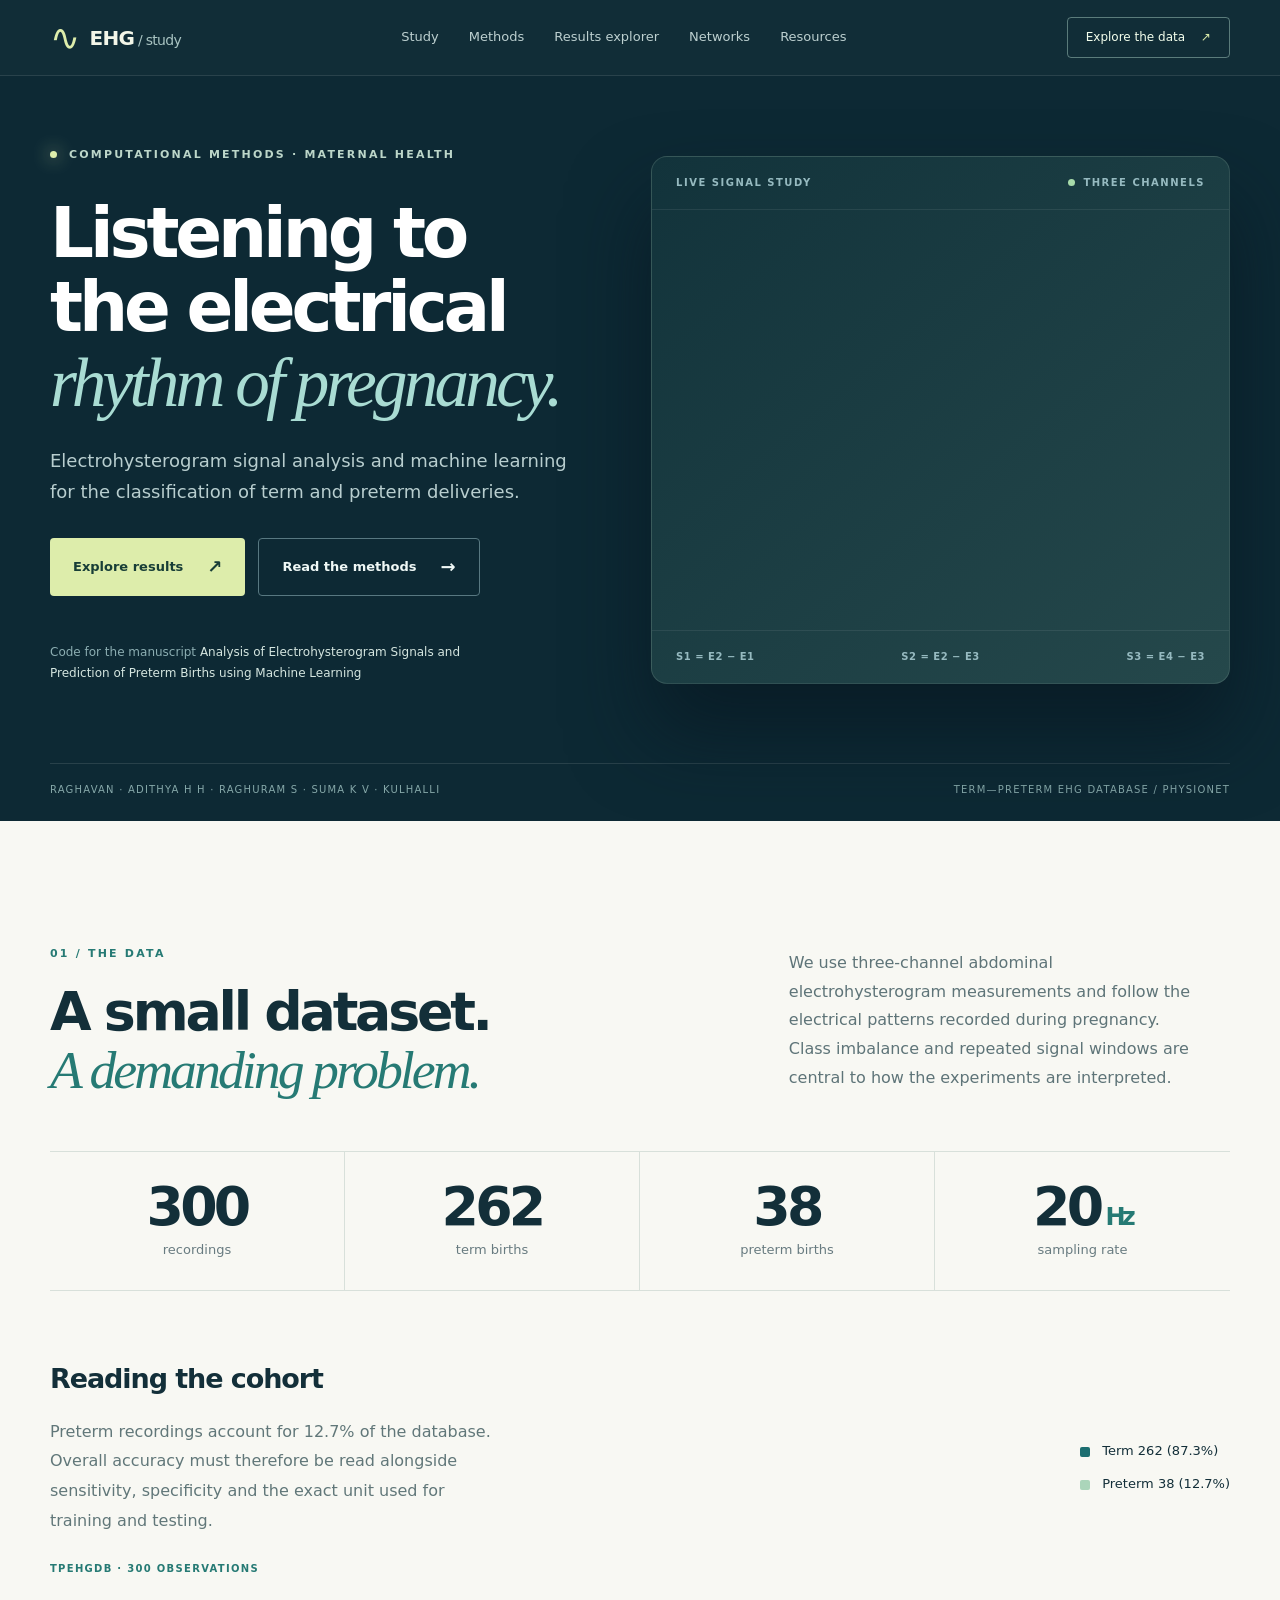
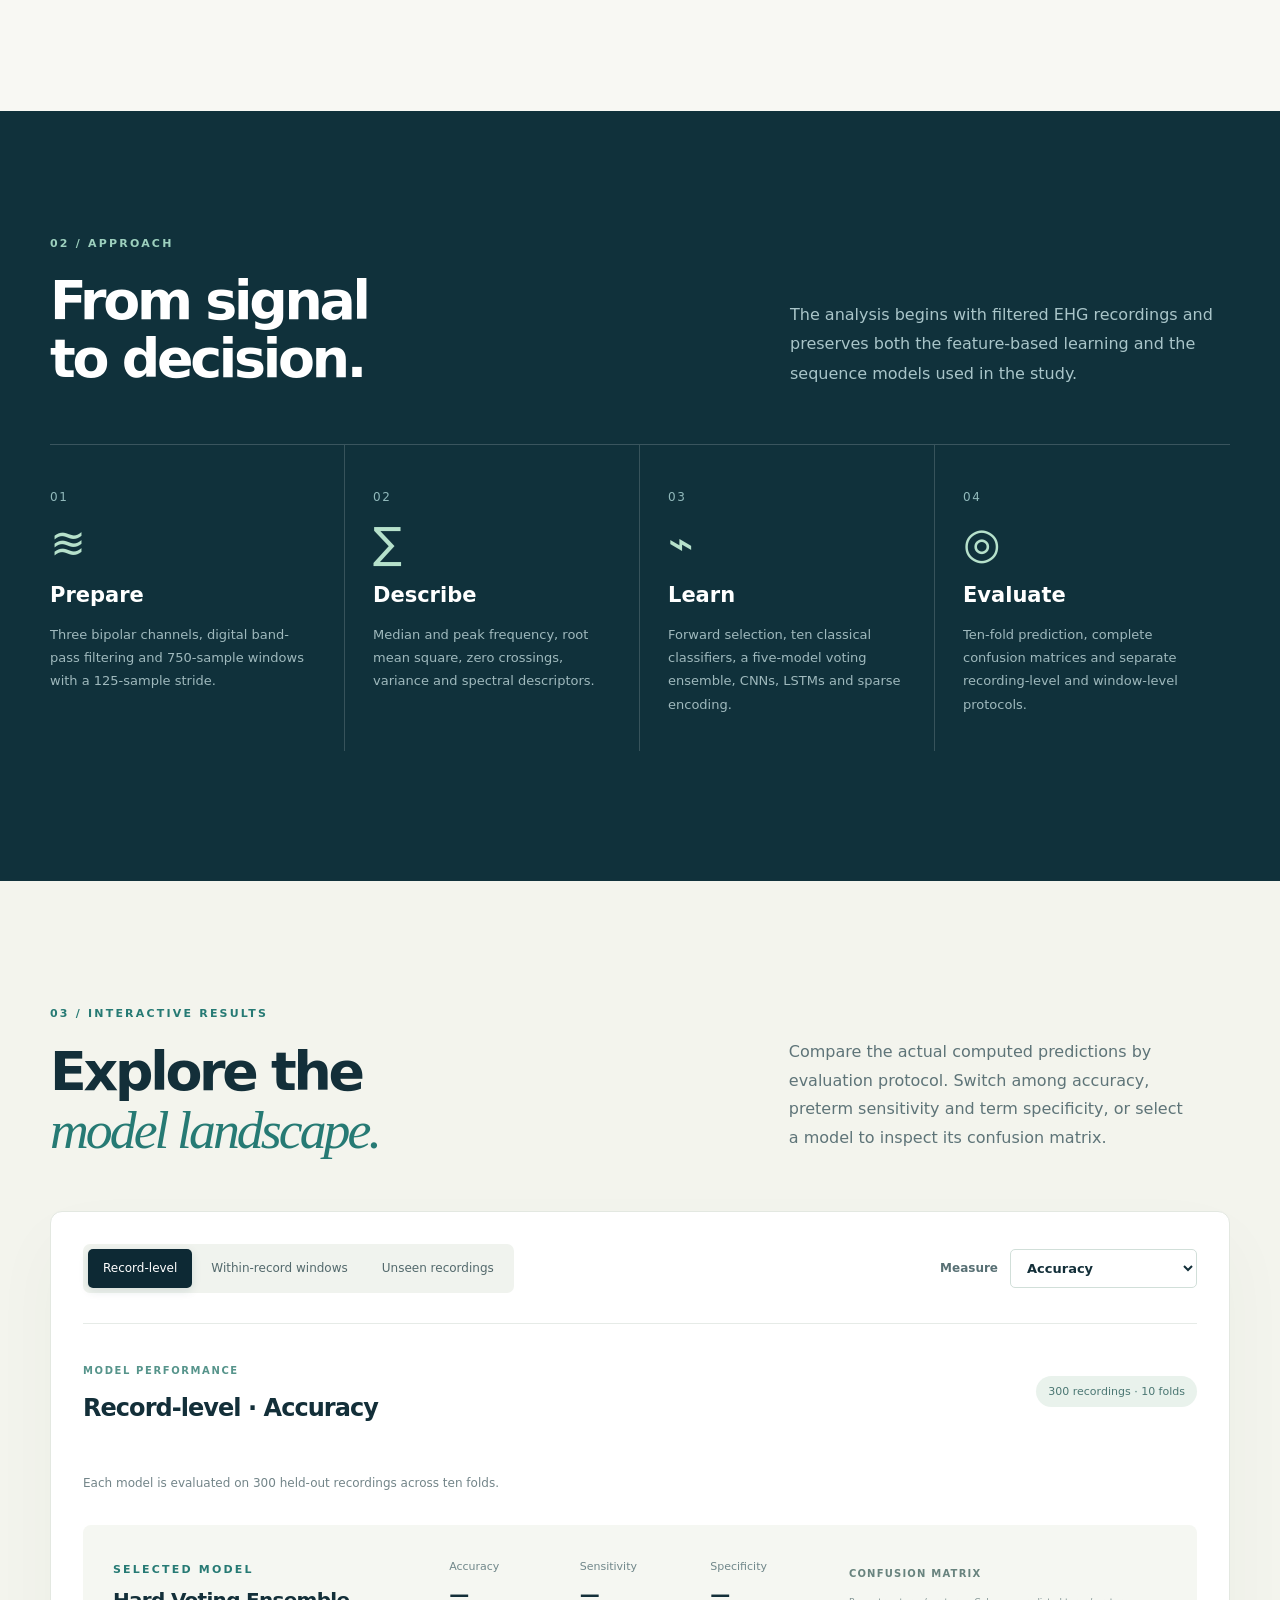
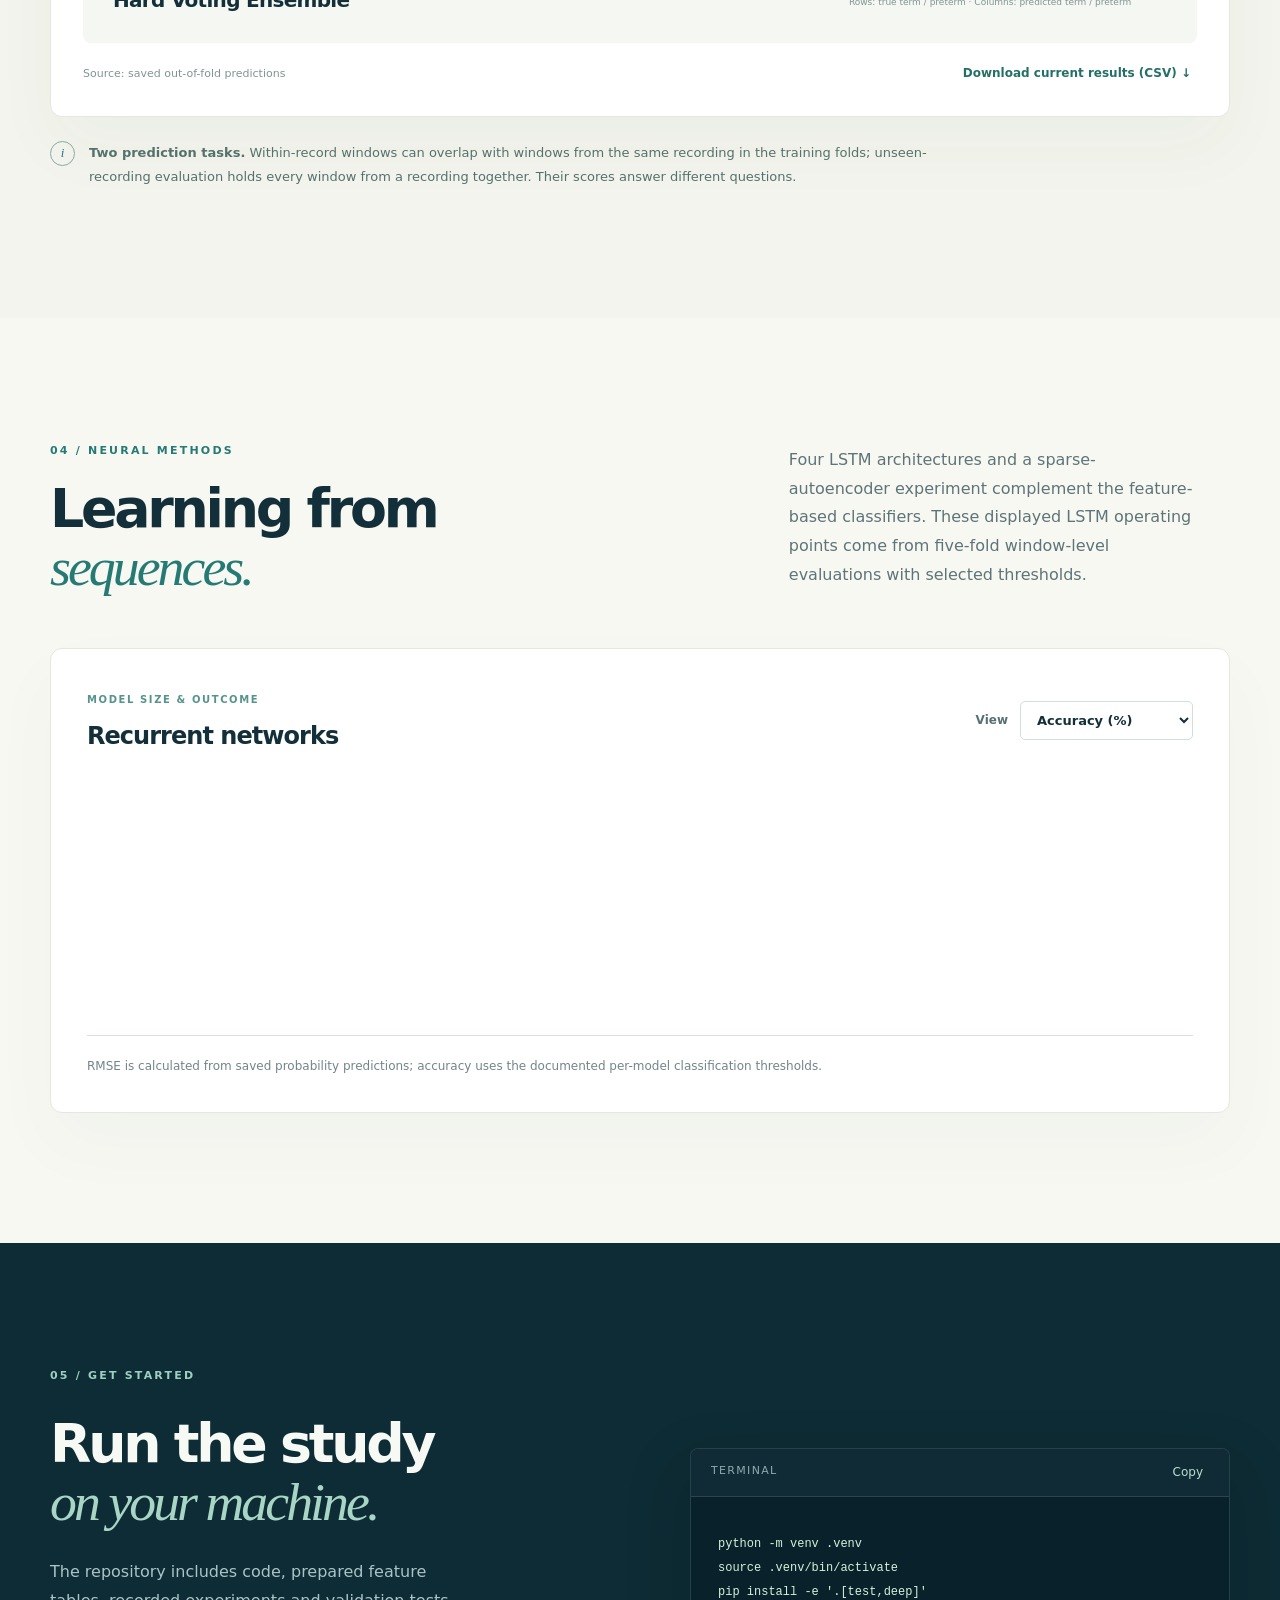
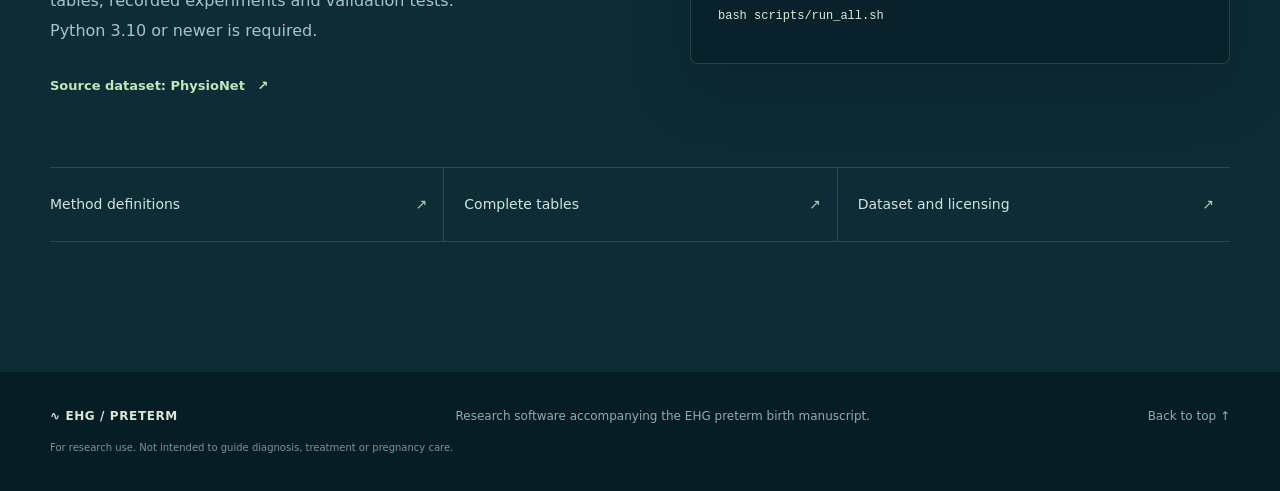
==== docs/site.template.html @ 2093067f "update and clean code for release" ====
<!doctype html>
<html lang="en">
<head>
  <meta charset="utf-8" />
  <meta name="viewport" content="width=device-width,initial-scale=1" />
  <meta name="theme-color" content="#0d2934" />
  <meta name="description" content="Methods, signal examples, and interactive results for electrohysterogram-based term and preterm birth classification." />
  <title>EHG / Preterm Birth — Paper & Code</title>
  <link rel="stylesheet" href="assets/site.css" />
</head>
<body>
 <div class="progress" id="scroll-progress" aria-hidden="true"></div>
 <header class="header" id="top">
  <div class="layout nav-inner"><a class="mark" href="#top" aria-label="EHG study home"><span class="mark-icon">∿</span><span>EHG<span class="muted-mark"> / study</span></span></a>
   <nav aria-label="Main navigation"><a href="#about">Study</a><a href="#method">Methods</a><a href="#explorer">Results explorer</a><a href="#neural">Networks</a><a href="#resources">Resources</a></nav>
   <a class="nav-cta" href="#explorer">Explore the data <span aria-hidden="true">↗</span></a>
  </div>
 </header>
 <main>
 <section class="hero">
  <div class="layout hero-grid">
   <div class="hero-copy">
     <span class="kicker"><span class="dot"></span> COMPUTATIONAL METHODS · MATERNAL HEALTH</span>
     <h1>Listening to the electrical <em>rhythm of pregnancy.</em></h1>
     <p>Electrohysterogram signal analysis and machine learning for the classification of term and preterm deliveries.</p>
     <div class="hero-ctas"><a class="btn btn-primary" href="#explorer">Explore results <span>↗</span></a><a class="btn btn-outline" href="#method">Read the methods <span>→</span></a></div>
     <p class="hero-credit">Code for the manuscript <strong>Analysis of Electrohysterogram Signals and Prediction of Preterm Births using Machine Learning</strong></p>
   </div>
   <div class="hero-art" aria-label="Three-channel EHG waveform"><div class="art-top"><span>LIVE SIGNAL STUDY</span><span class="art-live"><i></i> THREE CHANNELS</span></div><canvas id="hero-canvas" width="700" height="450" role="img" aria-label="Electrohysterogram waveform visualization"></canvas><div class="art-bottom"><span>S1 = E2 − E1</span><span>S2 = E2 − E3</span><span>S3 = E4 − E3</span></div></div>
  </div>
  <div class="layout hero-bottom"><span>RAGHAVAN · ADITHYA H H · RAGHURAM S · SUMA K V · KULHALLI</span><span>TERM—PRETERM EHG DATABASE / PHYSIONET</span></div>
 </section>
 <section class="section light" id="about">
  <div class="layout">
   <div class="section-heading"><div><span class="eyebrow">01 / THE DATA</span><h2>A small dataset.<br/><em>A demanding problem.</em></h2></div><p>We use three-channel abdominal electrohysterogram measurements and follow the electrical patterns recorded during pregnancy. Class imbalance and repeated signal windows are central to how the experiments are interpreted.</p></div>
   <div class="stats"><div><strong>300</strong><span>recordings</span></div><div><strong>262</strong><span>term births</span></div><div><strong>38</strong><span>preterm births</span></div><div><strong>20<span class="unit">Hz</span></strong><span>sampling rate</span></div></div>
   <div class="data-row"><div class="data-copy"><h3>Reading the cohort</h3><p>Preterm recordings account for 12.7% of the database. Overall accuracy must therefore be read alongside sensitivity, specificity and the exact unit used for training and testing.</p><span class="caption-tag">TPEHGDB · 300 OBSERVATIONS</span></div><div class="donut-wrap"><svg id="cohort-ring" viewBox="0 0 250 250" role="img" aria-label="Proportion of term and preterm recordings"></svg><div class="cohort-legend"><span><i class="legend-square term"></i>Term 262 (87.3%)</span><span><i class="legend-square preterm"></i>Preterm 38 (12.7%)</span></div></div></div>
  </div>
 </section>
 <section class="section dark" id="method">
  <div class="layout"><span class="eyebrow light-label">02 / APPROACH</span><div class="method-head"><h2>From signal<br/>to decision.</h2><p>The analysis begins with filtered EHG recordings and preserves both the feature-based learning and the sequence models used in the study.</p></div>
  <div class="steps">
   <article><span class="step-no">01</span><div class="step-icon">≋</div><h3>Prepare</h3><p>Three bipolar channels, digital band-pass filtering and 750-sample windows with a 125-sample stride.</p></article>
   <article><span class="step-no">02</span><div class="step-icon">∑</div><h3>Describe</h3><p>Median and peak frequency, root mean square, zero crossings, variance and spectral descriptors.</p></article>
   <article><span class="step-no">03</span><div class="step-icon">⌁</div><h3>Learn</h3><p>Forward selection, ten classical classifiers, a five-model voting ensemble, CNNs, LSTMs and sparse encoding.</p></article>
   <article><span class="step-no">04</span><div class="step-icon">◎</div><h3>Evaluate</h3><p>Ten-fold prediction, complete confusion matrices and separate recording-level and window-level protocols.</p></article>
  </div></div>
 </section>
 <section class="section paper explorer" id="explorer">
  <div class="layout">
   <div class="section-heading"><div><span class="eyebrow">03 / INTERACTIVE RESULTS</span><h2>Explore the<br/><em>model landscape.</em></h2></div><p>Compare the actual computed predictions by evaluation protocol. Switch among accuracy, preterm sensitivity and term specificity, or select a model to inspect its confusion matrix.</p></div>
   <div class="explorer-card">
     <div class="explorer-toolbar"><div class="segmented" role="group" aria-label="Evaluation protocol"><button class="active" type="button" data-protocol="record_models" aria-pressed="true">Record-level</button><button type="button" data-protocol="window_models" aria-pressed="false">Within-record windows</button><button type="button" data-protocol="unseen_window_models" aria-pressed="false">Unseen recordings</button></div><label class="metric-label">Measure <select id="metric"><option value="accuracy">Accuracy</option><option value="sensitivity">Preterm sensitivity</option><option value="specificity">Term specificity</option></select></label></div>
     <div class="chart-top"><div><span class="chart-kicker">MODEL PERFORMANCE</span><h3 id="plot-title">Record-level · Accuracy</h3></div><span class="context-badge" id="plot-context">300 recordings · 10 folds</span></div>
     <div class="model-chart" id="model-chart" role="group" aria-label="Interactive model comparison chart"></div>
     <p class="chart-caption" id="chart-caption">Each model is evaluated on 300 held-out recordings across ten folds.</p>
     <div class="selected-model"><div class="selected-title"><span class="eyebrow">SELECTED MODEL</span><h4 id="selected-name">Hard Voting Ensemble</h4></div><div class="selected-scores"><div><span>Accuracy</span><strong id="selected-accuracy">—</strong></div><div><span>Sensitivity</span><strong id="selected-sensitivity">—</strong></div><div><span>Specificity</span><strong id="selected-specificity">—</strong></div></div><div class="confusion"><span class="matrix-title">CONFUSION MATRIX</span><div class="matrix" id="matrix"></div><span class="matrix-caption">Rows: true term / preterm · Columns: predicted term / preterm</span></div></div>
     <div class="download-row"><span>Source: saved out-of-fold predictions</span><button id="export-data" type="button">Download current results (CSV) <span aria-hidden="true">↓</span></button></div>
   </div>
   <div class="protocol-note"><span class="note-sign">i</span><p><strong>Two prediction tasks.</strong> Within-record windows can overlap with windows from the same recording in the training folds; unseen-recording evaluation holds every window from a recording together. Their scores answer different questions.</p></div>
  </div>
 </section>
 <section class="section light neural" id="neural"><div class="layout"><div class="section-heading"><div><span class="eyebrow">04 / NEURAL METHODS</span><h2>Learning from<br/><em>sequences.</em></h2></div><p>Four LSTM architectures and a sparse-autoencoder experiment complement the feature-based classifiers. These displayed LSTM operating points come from five-fold window-level evaluations with selected thresholds.</p></div>
  <div class="neural-card"><div class="neural-top"><div><span class="chart-kicker">MODEL SIZE & OUTCOME</span><h3>Recurrent networks</h3></div><label class="metric-label">View <select id="neural-metric"><option value="accuracy">Accuracy (%)</option><option value="rmse">Probability RMSE</option></select></label></div><div class="neural-bars" id="neural-chart"></div><p class="chart-caption">RMSE is calculated from saved probability predictions; accuracy uses the documented per-model classification thresholds.</p></div>
  </div></section>
 <section class="section resources" id="resources"><div class="layout"><span class="eyebrow light-label">05 / GET STARTED</span><div class="resource-grid"><div><h2>Run the study<br/><em>on your machine.</em></h2><p>The repository includes code, prepared feature tables, recorded experiments and validation tests. Python 3.10 or newer is required.</p><a class="text-link" href="https://physionet.org/content/tpehgdb/1.0.1/" target="_blank" rel="noreferrer">Source dataset: PhysioNet <span>↗</span></a></div><div class="code-card"><div class="code-top"><span>TERMINAL</span><button id="copy-commands" type="button" aria-label="Copy setup commands">Copy</button></div><pre id="setup-commands">python -m venv .venv
source .venv/bin/activate
pip install -e '.[test,deep]'
bash scripts/run_all.sh</pre></div></div><div class="resource-links"><a href="METHODS.md">Method definitions <span>↗</span></a><a href="RESULTS.md">Complete tables <span>↗</span></a><a href="DATA.md">Dataset and licensing <span>↗</span></a></div></div></section>
 </main>
 <footer><div class="layout footer-inner"><span class="footer-mark">∿ EHG / PRETERM</span><span>Research software accompanying the EHG preterm birth manuscript.</span><a href="#top">Back to top ↑</a></div><div class="layout footnote">For research use. Not intended to guide diagnosis, treatment or pregnancy care.</div></footer>
 <script type="application/json" id="research-data">__EMBEDDED_DATA__</script>
 <script defer src="assets/site.js"></script>
</body>
</html>
---- docs/assets/site.css ----
:root{--night:#0d2934;--night2:#143741;--ink:#132f39;--text:#344e56;--sea:#267a74;--mint:#a4ddd0;--lime:#ddedab;--cream:#f8f8f3;--paper:#f3f4ed;--border:#d8e0da;--muted:#6c8288;--font:ui-sans-serif,system-ui,-apple-system,BlinkMacSystemFont,"Segoe UI",sans-serif}*{box-sizing:border-box}html{scroll-behavior:smooth;scroll-padding-top:85px}body{margin:0;font:16px/1.6 var(--font);color:var(--ink);background:var(--cream);-webkit-font-smoothing:antialiased}a{color:inherit;text-decoration:none}button,select{font:inherit}button{cursor:pointer}.layout{width:min(1180px,calc(100% - 68px));margin:auto}.progress{position:fixed;top:0;left:0;height:3px;z-index:99;background:#acdcbf;width:0;pointer-events:none}.header{height:76px;position:sticky;top:0;z-index:50;background:rgba(13,41,52,.98);border-bottom:1px solid #ffffff1a;backdrop-filter:blur(15px)}.nav-inner{height:100%;display:flex;align-items:center;justify-content:space-between;gap:28px}.mark{font-size:20px;font-weight:760;letter-spacing:-.7px;color:#f3f6e8;display:flex;gap:10px;align-items:center;white-space:nowrap}.mark-icon{color:var(--lime);font-size:36px;font-weight:400;line-height:1}.muted-mark{font-size:14px;font-weight:500;color:#a9c4c2}.header nav{display:flex;gap:30px}.header nav a{font-size:13px;color:#bdd0d0;transition:color .2s}.header nav a:hover{color:#fff}.nav-cta{border:1px solid #a3c9bd80;color:#f4ffed;padding:10px 18px;border-radius:4px;font-size:12px;white-space:nowrap}.nav-cta span{margin-left:12px;color:var(--lime)}.hero{background:var(--night);color:white;overflow:hidden}.hero-grid{min-height:660px;display:grid;grid-template-columns:1fr 1.06fr;align-items:center;gap:55px;padding-top:70px;padding-bottom:80px}.hero-copy{max-width:570px}.kicker,.eyebrow{font-size:11px;letter-spacing:.2em;font-weight:750;color:var(--sea);text-transform:uppercase}.kicker{color:#bcd6c9;display:flex;gap:12px;align-items:center}.dot{width:7px;height:7px;background:var(--lime);border-radius:50%;box-shadow:0 0 18px var(--lime)}h1,h2,h3,h4,p{margin:0}h1,h2{letter-spacing:-.06em;line-height:1.08;font-weight:670}h1{font-size:clamp(50px,5.4vw,78px);margin:32px 0 24px}h1 em,h2 em{font-weight:430;color:#a9dcd3;font-family:Georgia,serif;letter-spacing:-.055em}h2{font-size:clamp(40px,4.2vw,62px)}h2 em{color:var(--sea)}.hero-copy>p:not(.hero-credit){font-size:18px;color:#b8cecf;max-width:530px;line-height:1.75}.hero-ctas{display:flex;flex-wrap:wrap;gap:13px;margin:30px 0 46px}.btn{padding:14px 23px;border-radius:4px;font-size:13px;font-weight:680;display:inline-flex;gap:24px;align-items:center;justify-content:space-between}.btn-primary{background:var(--lime);color:#183e37}.btn-outline{border:1px solid #587881;color:#eff8f6}.btn span{font-size:18px}.hero-credit{color:#8caeb2;font-size:12px!important;line-height:1.7;max-width:445px}.hero-credit strong{color:#d5e6e0;font-weight:500}.hero-art{background:linear-gradient(140deg,#12333b,#25484b);border:1px solid #67868056;border-radius:16px;box-shadow:0 48px 80px #07161f9c;overflow:hidden;transform:translateY(5px)}.art-top,.art-bottom{display:flex;justify-content:space-between;align-items:center;padding:18px 24px;color:#96bac0;font-size:10px;font-weight:740;letter-spacing:.15em}.art-top{border-bottom:1px solid #ffffff13}.art-bottom{border-top:1px solid #ffffff13;letter-spacing:.05em}#hero-canvas{width:100%;height:420px;display:block}.art-live{display:flex;align-items:center;gap:8px}.art-live i{width:7px;height:7px;background:#a7dbaa;border-radius:50%;display:inline-block}.hero-bottom{border-top:1px solid #ffffff1c;padding:18px 0 23px;color:#86a8a9;font-size:10px;letter-spacing:.12em;display:flex;justify-content:space-between;gap:20px}.section{padding:118px 0 130px}.light{background:var(--cream)}.paper{background:var(--paper)}.section-heading{display:grid;grid-template-columns:1fr .65fr;gap:60px;align-items:end;margin-bottom:52px}.section-heading h2{margin-top:18px}.section-heading>p{color:#5e7478;font-size:16px;max-width:405px;line-height:1.8;padding-bottom:6px}.stats{display:grid;grid-template-columns:repeat(4,1fr);border-block:1px solid var(--border)}.stats>div{padding:25px 20px 29px;border-right:1px solid var(--border);display:flex;flex-direction:column;align-items:center;gap:4px}.stats>div:last-child{border:none}.stats strong{font-size:clamp(38px,4.2vw,62px);line-height:1.1;font-weight:650;letter-spacing:-.07em}.stats span{font-size:13px;color:#687b80}.stats .unit{font-size:24px;margin-left:5px;color:var(--sea)}.data-row{margin-top:65px;display:grid;grid-template-columns:1fr 1fr;gap:65px;align-items:center}.data-copy{max-width:450px}.data-copy h3{font-size:27px;letter-spacing:-.04em}.data-copy p{margin-top:17px;line-height:1.85;color:#617779}.caption-tag{display:inline-block;margin-top:26px;color:var(--sea);font-size:10px;letter-spacing:.13em;font-weight:750}.donut-wrap{display:flex;align-items:center;gap:40px;justify-content:flex-end}#cohort-ring{width:225px;height:225px}.cohort-legend{display:grid;gap:12px;font-size:13px;color:var(--ink)}.cohort-legend span{white-space:nowrap;display:flex;gap:12px;align-items:center}.legend-square{width:10px;height:10px;border-radius:2px}.legend-square.term{background:#1c6e70}.legend-square.preterm{background:#abd5ba}.dark{color:white;background:#10313b}.light-label{color:#9dd0be}.method-head{display:flex;justify-content:space-between;align-items:end;gap:45px;margin:18px 0 56px}.method-head p{max-width:440px;color:#a9c5c9;line-height:1.85}.steps{display:grid;grid-template-columns:repeat(4,1fr);border-top:1px solid #ffffff2d}.steps article{padding:38px 28px 35px 0;border-right:1px solid #ffffff2a;min-height:265px}.steps article+article{padding-left:28px}.steps article:last-child{border:0}.step-no{color:#91b9bb;font-size:12px;letter-spacing:.13em}.step-icon{height:70px;font-size:43px;color:#b6e1cb}.steps h3{font-size:21px;margin-bottom:10px;font-weight:600}.steps p{color:#9fb9bd;font-size:13px;line-height:1.8}.explorer-card,.neural-card{background:#fff;border:1px solid #e3e8e1;box-shadow:0 30px 70px #1e544009;border-radius:12px;padding:32px}.explorer-toolbar{display:flex;justify-content:space-between;gap:18px;flex-wrap:wrap;align-items:center;padding-bottom:30px;border-bottom:1px solid #e6ebe7}.segmented{display:flex;gap:4px;background:#f0f3ee;padding:5px;border-radius:7px}.segmented button{border:0;background:transparent;color:#53696c;font-size:12px;padding:10px 15px;border-radius:5px}.segmented button.active{color:white;background:var(--night);box-shadow:0 3px 10px #123c4a20}.metric-label{font-size:12px;font-weight:650;color:#587074;display:flex;gap:12px;align-items:center}.metric-label select{color:var(--ink);padding:10px 12px;border:1px solid #d1dfd9;border-radius:5px;background:white;font-size:13px;min-width:145px}.chart-top,.neural-top{display:flex;justify-content:space-between;gap:20px;align-items:center;margin-top:32px}.chart-kicker{color:#56948b;letter-spacing:.16em;font-size:10px;font-weight:700}.chart-top h3,.neural-top h3{font-size:24px;font-weight:650;letter-spacing:-.04em;margin-top:7px}.context-badge{font-size:11px;color:#4b7773;background:#e9f2ec;padding:7px 12px;border-radius:40px}.model-chart{padding-top:26px;display:flex;flex-direction:column;gap:8px}.bar-row{display:grid;grid-template-columns:175px 1fr 61px;gap:16px;align-items:center;border:1px solid transparent;padding:6px 10px;border-radius:5px;cursor:pointer;background:transparent;color:var(--ink);text-align:left;width:100%}.bar-row:hover,.bar-row.active{background:#f2f6f0;border-color:#dce9df}.bar-name{font-size:12px;color:#36545c;white-space:nowrap;overflow:hidden;text-overflow:ellipsis}.bar-track{height:12px;background:#edf1e9;border-radius:2px;overflow:hidden;position:relative}.bar-fill{height:100%;background:linear-gradient(90deg,#366d70,#77aea0);transition:width .32s ease}.bar-row.active .bar-fill{background:linear-gradient(90deg,#31756d,#abcbb2)}.bar-value{text-align:right;font-size:12px;font-variant-numeric:tabular-nums;color:#284650;font-weight:670}.chart-caption{font-size:12px;color:#738589;line-height:1.7;margin-top:20px}.selected-model{margin-top:31px;padding:30px;background:#f5f7f2;display:grid;grid-template-columns:1fr 1.2fr 1fr;gap:18px;border-radius:8px;align-items:center}.selected-title h4{font-size:20px;font-weight:700;letter-spacing:-.035em;margin-top:8px;line-height:1.25}.selected-scores{display:grid;grid-template-columns:repeat(3,1fr);gap:10px}.selected-scores div{display:flex;flex-direction:column;gap:3px}.selected-scores span{color:#70878a;font-size:11px}.selected-scores strong{font-size:20px;letter-spacing:-.05em;font-variant-numeric:tabular-nums}.matrix-title{font-size:10px;letter-spacing:.12em;color:#68837e;font-weight:750}.matrix{display:grid;grid-template-columns:1fr 1fr;gap:3px;margin:6px auto 5px;width:175px}.matrix div{padding:8px 10px;text-align:center;background:#dfefe3;color:#32524b;font-size:12px;font-weight:650;border-radius:3px}.matrix div.bad{background:#f0ddcf;color:#865844}.matrix-caption{font-size:9px;color:#809493;line-height:1.4;display:block}.download-row{display:flex;justify-content:space-between;align-items:center;margin-top:20px;font-size:11px;color:#809493;gap:20px}.download-row button{background:transparent;border:0;color:#246f67;font-size:12px;font-weight:700}.download-row button:hover{text-decoration:underline}.protocol-note{margin-top:24px;display:flex;align-items:flex-start;gap:14px;color:#55716d;font-size:13px;max-width:920px}.protocol-note p{line-height:1.8}.note-sign{font-family:Georgia,serif;font-style:italic;border:1px solid #86aba4;border-radius:50%;width:25px;height:25px;flex:0 0 25px;display:flex;align-items:center;justify-content:center;color:#267b77}.neural-card{padding:36px}.neural-top{margin-top:0}.neural-bars{display:grid;grid-template-columns:repeat(4,1fr);gap:20px;min-height:280px;align-items:end;padding:38px 30px 0;border-bottom:1px solid #d8e2dc}.neural-col{display:flex;flex-direction:column;align-items:center;justify-content:flex-end;height:230px;gap:8px}.neural-col .nval{font-size:14px;font-weight:690;color:#325d5c;font-variant-numeric:tabular-nums}.neural-col .nbar{width:min(90px,82%);background:linear-gradient(0deg,#2b6565,#88c9b2);border-radius:6px 6px 0 0;transition:height .4s ease;height:50px}.neural-col .nname{font-size:12px;color:#4b6769;font-weight:630;padding:10px 0 14px}.resources{background:#0e2c35;color:#f6f9f4}.resource-grid{display:grid;grid-template-columns:1fr 1fr;gap:100px;align-items:center;margin-top:28px}.resource-grid h2 em{color:#a8d5c4}.resource-grid p{max-width:430px;color:#aac3c7;line-height:1.85;margin:26px 0}.text-link{font-size:13px;font-weight:700;color:#bfe7bb}.text-link span{margin-left:8px}.code-card{background:#09212a;border:1px solid #44616b80;border-radius:8px;overflow:hidden;box-shadow:0 25px 60px #03121944}.code-top{background:#102b36;display:flex;justify-content:space-between;padding:13px 20px;border-bottom:1px solid #47626b7b;color:#8eaaaf;font-size:11px;letter-spacing:.12em}.code-top button{border:0;background:transparent;color:#b6e0d0;font-size:12px}.code-card pre{margin:0;padding:35px 27px;overflow:auto;white-space:pre;color:#d6f0d9;font-size:12px;line-height:2}.resource-links{display:grid;grid-template-columns:repeat(3,1fr);margin-top:70px;border-top:1px solid #42626b8c;border-bottom:1px solid #42626b8c}.resource-links a{padding:25px 16px 25px 0;display:flex;justify-content:space-between;color:#d1e5df;font-size:14px}.resource-links a+a{border-left:1px solid #42626b8c;padding-left:20px}.resource-links a span{color:#a4d8b2}footer{background:#071d26;color:#8baeb5;padding:35px 0}.footer-inner{display:flex;justify-content:space-between;gap:20px;align-items:center;font-size:12px}.footer-mark{font-weight:760;letter-spacing:.05em;color:#d9e5d5}.footnote{font-size:10px;color:#76959c;margin-top:14px}.btn:focus-visible,a:focus-visible,button:focus-visible,select:focus-visible{outline:3px solid #e6c95b;outline-offset:3px}@media(max-width:1000px){.header nav{gap:14px}.hero-grid{gap:30px;min-height:590px}.hero-art{transform:none}.hero-copy h1{font-size:56px}.selected-model{grid-template-columns:1fr 1fr}.confusion{grid-column:1/-1}.steps article{padding-right:16px}.steps article+article{padding-left:16px}}@media(max-width:730px){.layout{width:min(100% - 32px,1180px)}.header{height:68px}.header nav{display:none}.nav-cta{padding:8px 12px}.hero-grid{grid-template-columns:1fr;padding:72px 0 40px;gap:40px}.hero-copy h1{font-size:clamp(47px,10vw,65px)}.hero-art{max-width:580px}#hero-canvas{height:315px}.hero-bottom{flex-direction:column;font-size:9px}.section{padding:75px 0 82px}.section-heading,.data-row,.resource-grid{grid-template-columns:1fr;gap:28px}.section-heading h2{font-size:44px}.stats{grid-template-columns:repeat(2,1fr)}.stats>div:nth-child(2){border-right:none}.stats>div:nth-child(-n+2){border-bottom:1px solid var(--border)}.data-row{margin-top:40px}.donut-wrap{justify-content:center}.method-head{flex-direction:column;align-items:start}.steps{grid-template-columns:repeat(2,1fr)}.steps article:nth-child(2){border:none}.steps article:nth-child(-n+2){border-bottom:1px solid #ffffff2a}.steps article:nth-child(3){padding-left:0}.explorer-card,.neural-card{padding:19px}.segmented{overflow:auto;width:100%;white-space:nowrap}.explorer-toolbar{gap:16px}.bar-row{grid-template-columns:118px 1fr 46px;gap:7px;padding:5px}.selected-model{grid-template-columns:1fr}.confusion{grid-column:auto}.selected-scores{gap:10px}.download-row{align-items:start;flex-direction:column}.context-badge{display:none}.neural-bars{gap:9px;padding:36px 0 0}.neural-col .nname{font-size:10px}.neural-col .nval{font-size:12px}.resource-grid{gap:38px}.resource-links{grid-template-columns:1fr}.resource-links a+a{border-left:0;border-top:1px solid #42626b8c;padding-left:0}.footer-inner{flex-wrap:wrap}.cohort-legend{font-size:11px}}@media(prefers-reduced-motion:reduce){html{scroll-behavior:auto}*,*:before,*:after{transition:none!important;animation:none!important}}
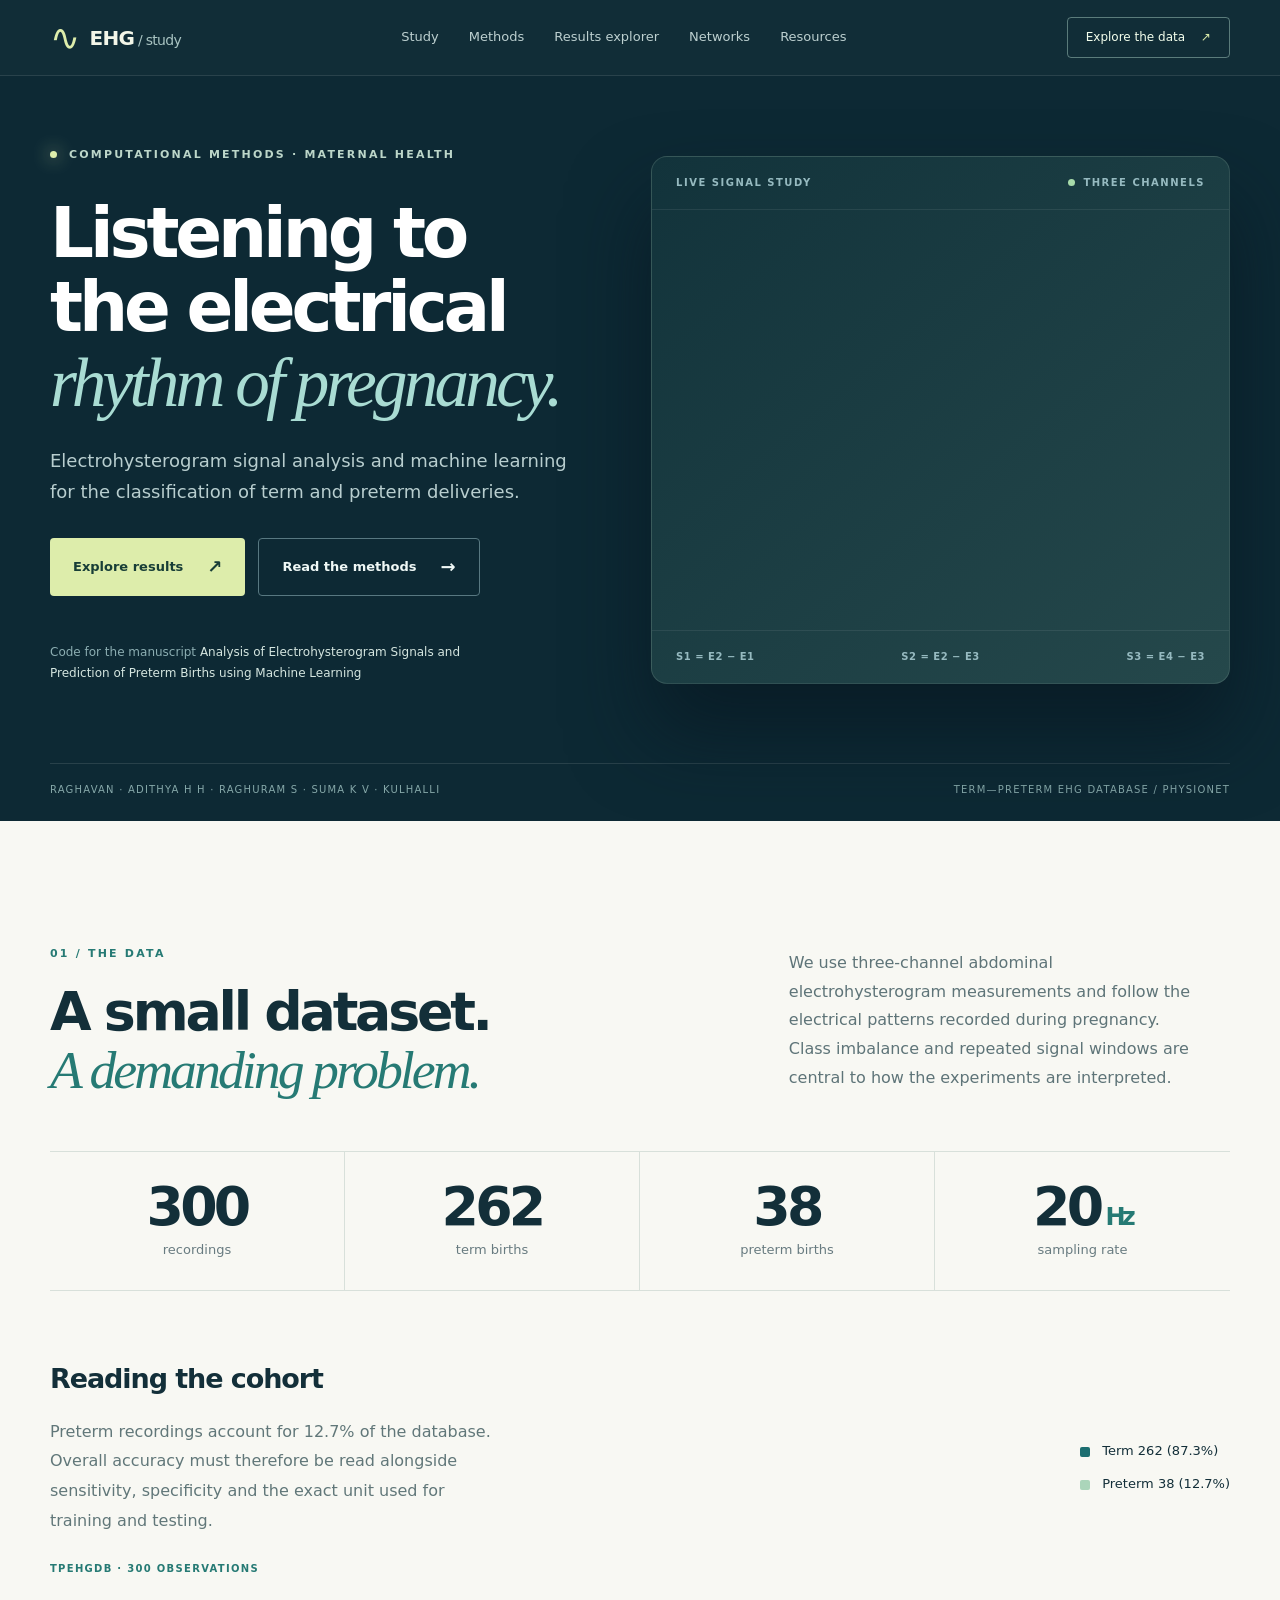
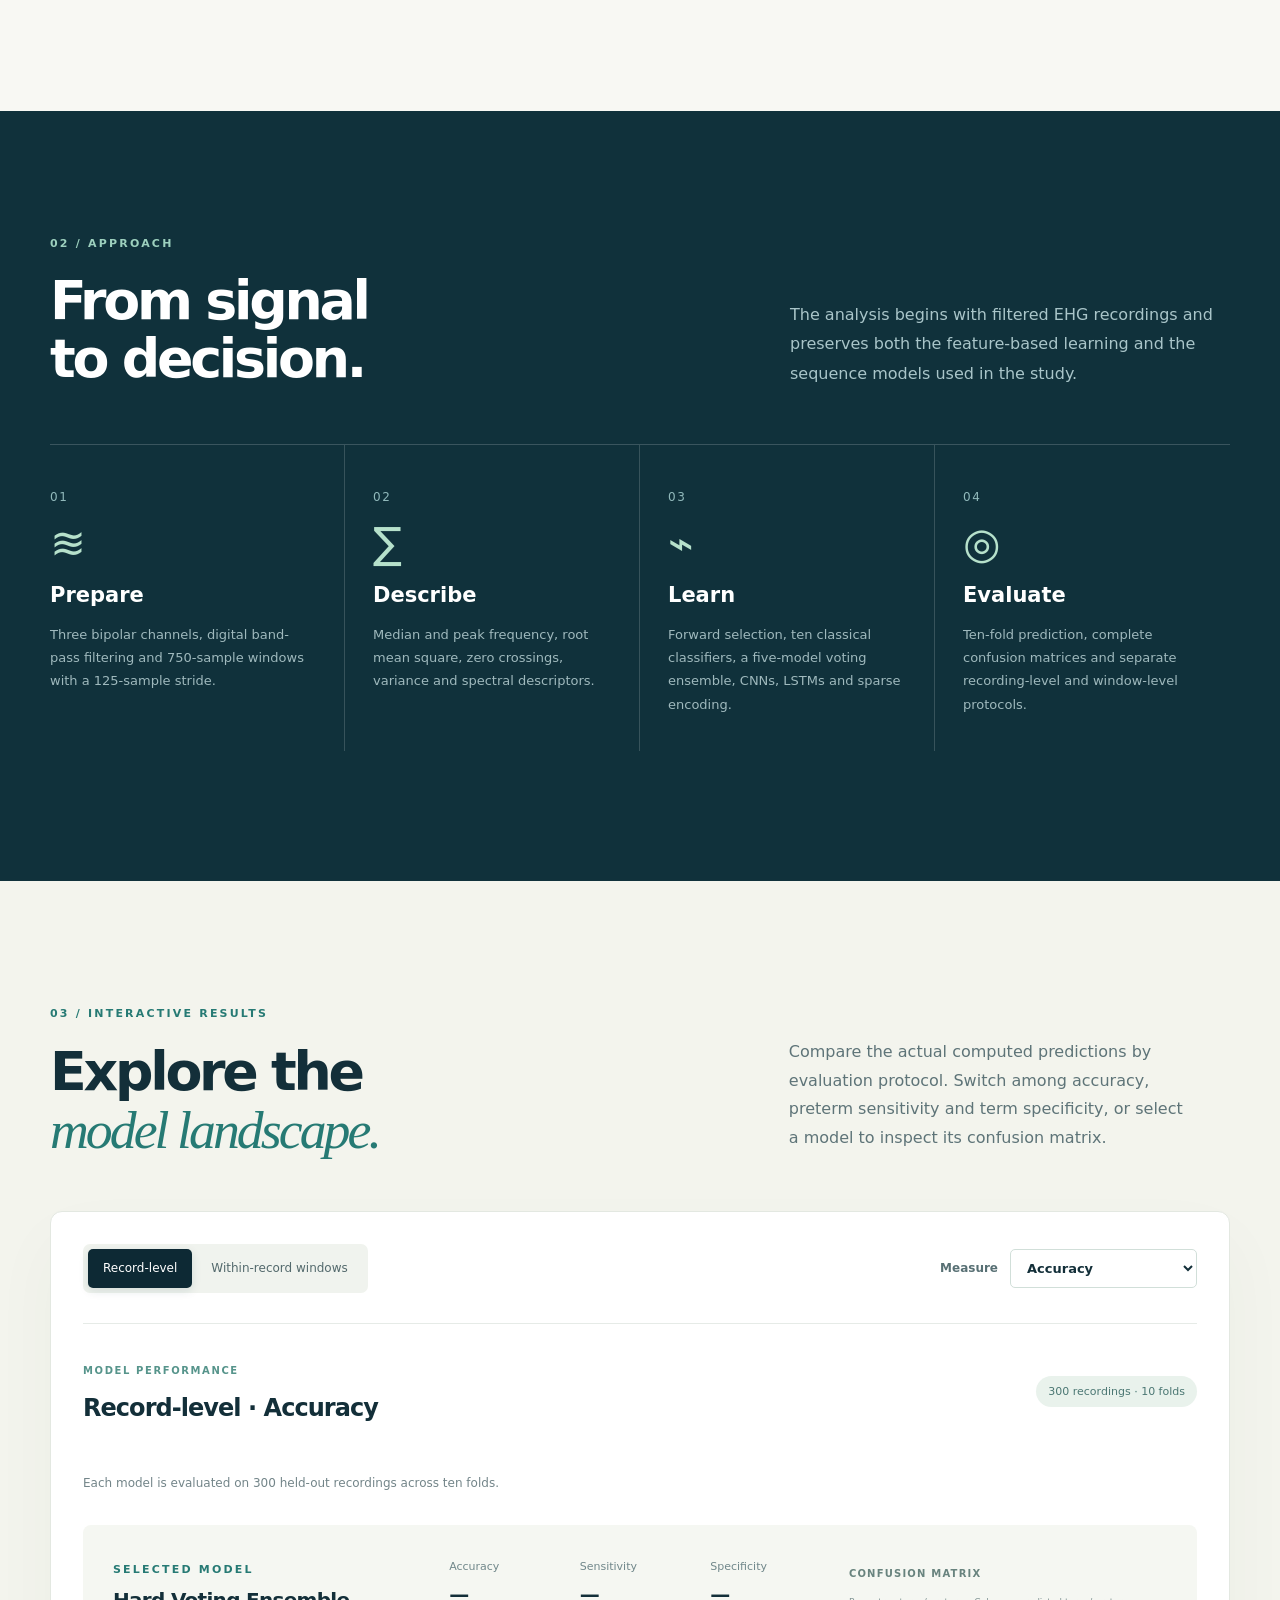
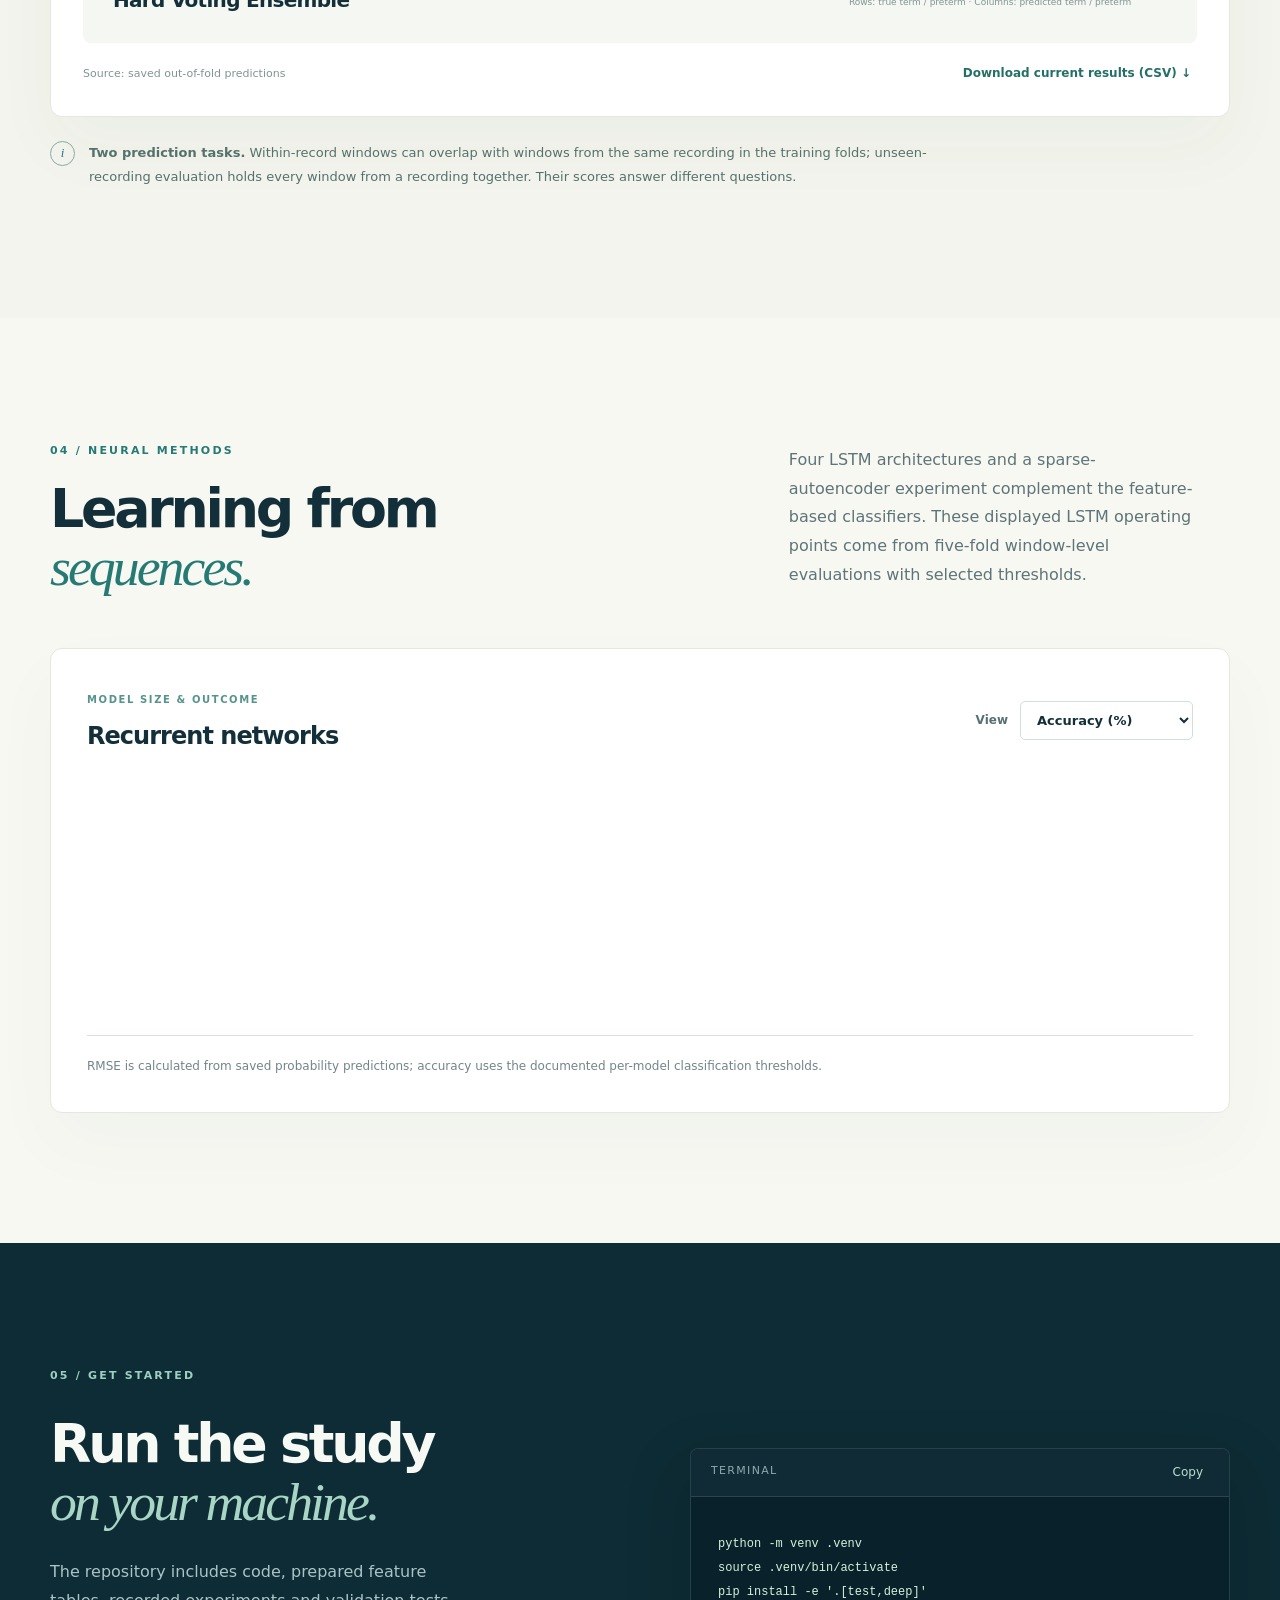
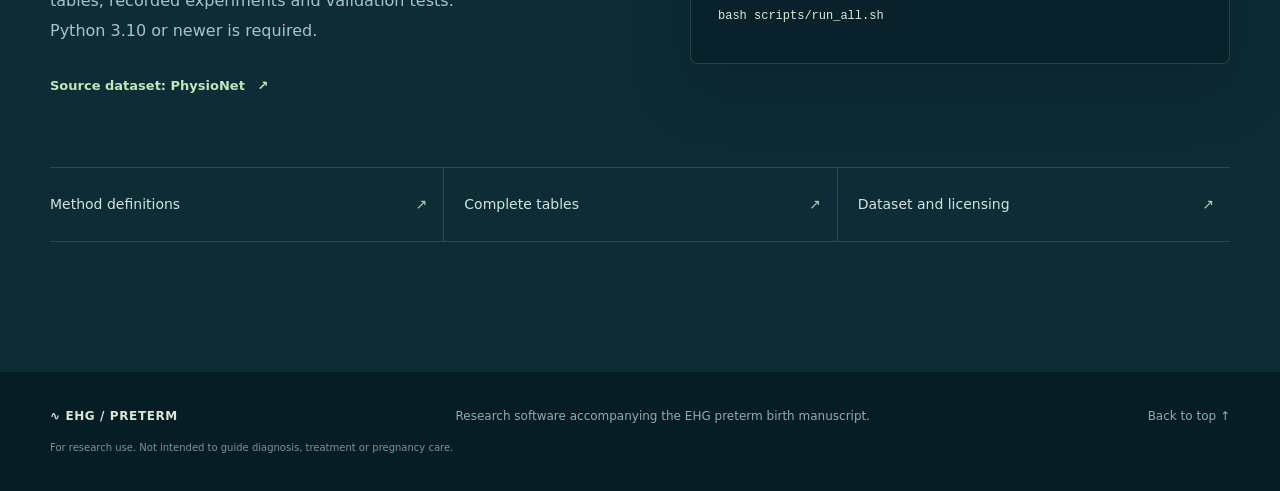
==== commit 9f1f3796: "Refactor explorer toolbar in site template" ====
--- a/docs/site.template.html
+++ b/docs/site.template.html
@@ -50,14 +50,14 @@
   <div class="layout">
    <div class="section-heading"><div><span class="eyebrow">03 / INTERACTIVE RESULTS</span><h2>Explore the<br/><em>model landscape.</em></h2></div><p>Compare the actual computed predictions by evaluation protocol. Switch among accuracy, preterm sensitivity and term specificity, or select a model to inspect its confusion matrix.</p></div>
    <div class="explorer-card">
-     <div class="explorer-toolbar"><div class="segmented" role="group" aria-label="Evaluation protocol"><button class="active" type="button" data-protocol="record_models" aria-pressed="true">Record-level</button><button type="button" data-protocol="window_models" aria-pressed="false">Within-record windows</button><button type="button" data-protocol="unseen_window_models" aria-pressed="false">Unseen recordings</button></div><label class="metric-label">Measure <select id="metric"><option value="accuracy">Accuracy</option><option value="sensitivity">Preterm sensitivity</option><option value="specificity">Term specificity</option></select></label></div>
+     <div class="explorer-toolbar"><div class="segmented" role="group" aria-label="Evaluation protocol"><button class="active" type="button" data-protocol="record_models" aria-pressed="true">Record-level</button><button type="button" data-protocol="window_models" aria-pressed="false">Within-record windows</button></div><label class="metric-label">Measure <select id="metric"><option value="accuracy">Accuracy</option><option value="sensitivity">Preterm sensitivity</option><option value="specificity">Term specificity</option></select></label></div>
      <div class="chart-top"><div><span class="chart-kicker">MODEL PERFORMANCE</span><h3 id="plot-title">Record-level · Accuracy</h3></div><span class="context-badge" id="plot-context">300 recordings · 10 folds</span></div>
      <div class="model-chart" id="model-chart" role="group" aria-label="Interactive model comparison chart"></div>
      <p class="chart-caption" id="chart-caption">Each model is evaluated on 300 held-out recordings across ten folds.</p>
      <div class="selected-model"><div class="selected-title"><span class="eyebrow">SELECTED MODEL</span><h4 id="selected-name">Hard Voting Ensemble</h4></div><div class="selected-scores"><div><span>Accuracy</span><strong id="selected-accuracy">—</strong></div><div><span>Sensitivity</span><strong id="selected-sensitivity">—</strong></div><div><span>Specificity</span><strong id="selected-specificity">—</strong></div></div><div class="confusion"><span class="matrix-title">CONFUSION MATRIX</span><div class="matrix" id="matrix"></div><span class="matrix-caption">Rows: true term / preterm · Columns: predicted term / preterm</span></div></div>
      <div class="download-row"><span>Source: saved out-of-fold predictions</span><button id="export-data" type="button">Download current results (CSV) <span aria-hidden="true">↓</span></button></div>
    </div>
-   <div class="protocol-note"><span class="note-sign">i</span><p><strong>Two prediction tasks.</strong> Within-record windows can overlap with windows from the same recording in the training folds; unseen-recording evaluation holds every window from a recording together. Their scores answer different questions.</p></div>
+     <div class="protocol-note"><span class="note-sign">i</span><p><strong>Two prediction tasks.</strong> Within-record windows can overlap with windows from the same recording in the training folds; unseen-recording evaluation holds every window from a recording together. Their scores answer different questions.</p></div>
   </div>
  </section>
  <section class="section light neural" id="neural"><div class="layout"><div class="section-heading"><div><span class="eyebrow">04 / NEURAL METHODS</span><h2>Learning from<br/><em>sequences.</em></h2></div><p>Four LSTM architectures and a sparse-autoencoder experiment complement the feature-based classifiers. These displayed LSTM operating points come from five-fold window-level evaluations with selected thresholds.</p></div>
